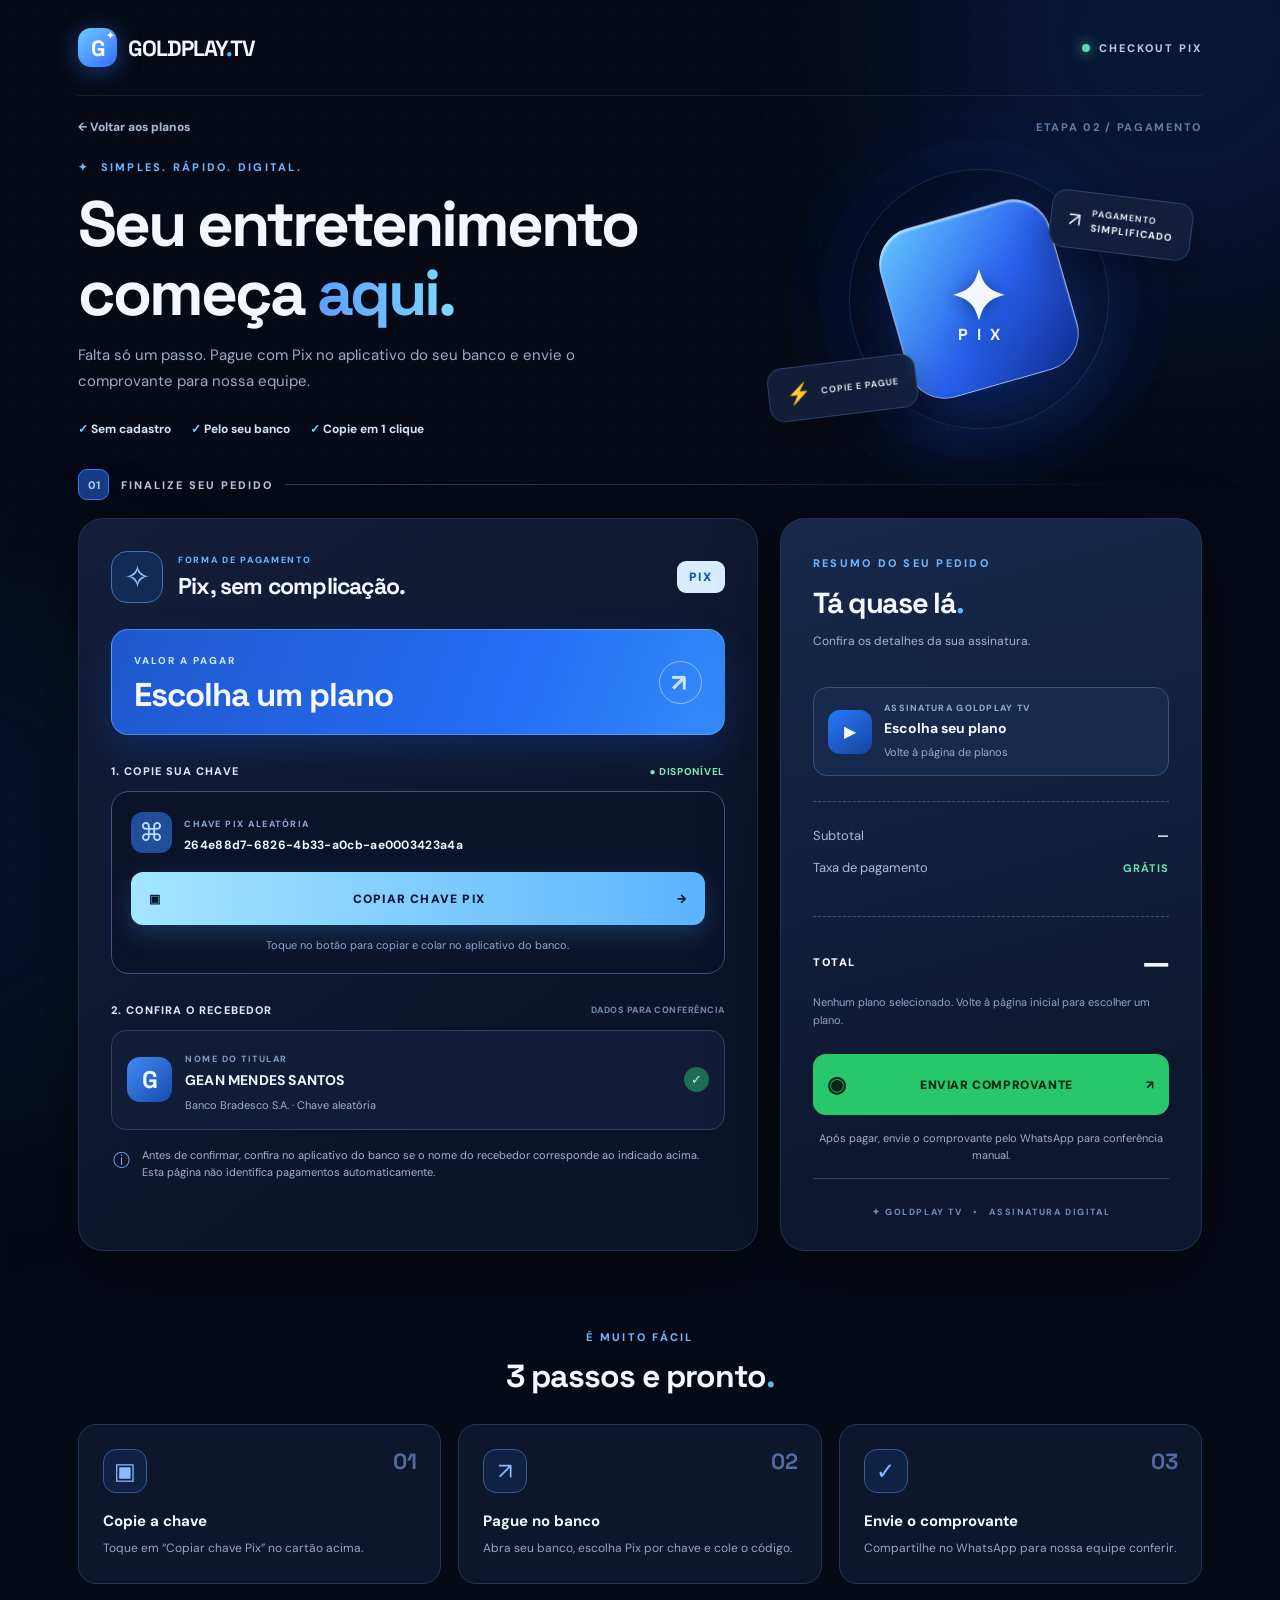
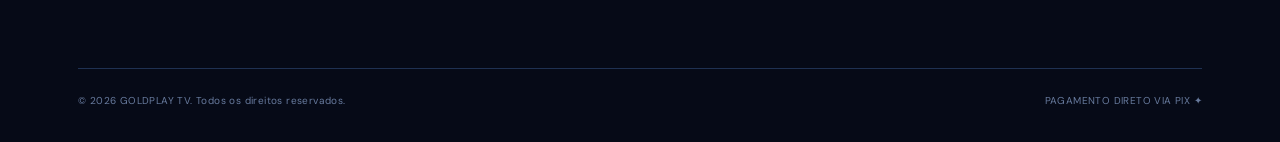
==== checkout.html @ 4920beff "Add files via upload" ====
<!doctype html>
<html lang="pt-BR">
<head>
<meta charset="utf-8"><meta name="viewport" content="width=device-width,initial-scale=1"><meta name="theme-color" content="#070c1c"><meta name="description" content="Pagamento Pix GOLDPLAY TV — rápido, direto e fácil de copiar."><title>Finalizar pagamento • GOLDPLAY TV</title>
<link rel="preconnect" href="https://fonts.googleapis.com"><link rel="preconnect" href="https://fonts.gstatic.com" crossorigin><link href="https://fonts.googleapis.com/css2?family=DM+Sans:wght@400;500;600;700;800&family=Space+Grotesk:wght@400;500;600;700&display=swap" rel="stylesheet"><link rel="stylesheet" href="checkout.css"><script src="checkout.js" defer></script>
</head>
<body>
<div class="noise" aria-hidden="true"></div><div class="glow glow-a" aria-hidden="true"></div><div class="glow glow-b" aria-hidden="true"></div>
<div class="site">
<header class="nav"><a class="logo" href="index.html" aria-label="Goldplay TV, voltar aos planos"><span class="logo-icon">G<span>✦</span></span><span>GOLDPLAY<span class="logo-dot">.</span>TV</span></a><span class="nav-right"><span class="live-dot"></span> CHECKOUT PIX</span></header>
<main>
<div class="breadcrumb"><a href="index.html">← Voltar aos planos</a><span>ETAPA 02 / PAGAMENTO</span></div>
<section class="intro"><div class="intro-text"><div class="micro"><span class="star">✦</span> SIMPLES. RÁPIDO. DIGITAL.</div><h1>Seu entretenimento<br>começa <span class="shine">aqui.</span></h1><p>Falta só um passo. Pague com Pix no aplicativo do seu banco e envie o comprovante para nossa equipe.</p><div class="intro-points"><span>✓ Sem cadastro</span><span>✓ Pelo seu banco</span><span>✓ Copie em 1 clique</span></div></div><div class="floating-art" aria-hidden="true"><div class="halo"></div><div class="orb"><div class="orb-inside">✦<span>PIX</span></div></div><div class="art-chip chip-top">↗ <span>PAGAMENTO<br><strong>SIMPLIFICADO</strong></span></div><div class="art-chip chip-bottom">⚡ <span>COPIE E PAGUE</span></div></div></section>
<div class="stage-label"><span>01</span> FINALIZE SEU PEDIDO <i></i></div>
<div class="columns"><section class="pay-card" aria-labelledby="title-payment"><div class="pay-header"><div class="pay-heading"><div class="pay-icon">✧</div><div><div class="overline">FORMA DE PAGAMENTO</div><h2 id="title-payment">Pix, sem complicação.</h2></div></div><span class="pix-tag">PIX</span></div>
<div id="configurationWarning" class="alert" hidden>Configure os dados Pix antes de publicar.</div>
<div class="amount-pill"><div><span>VALOR A PAGAR</span><strong id="heroPrice">Selecione um plano</strong></div><span class="amount-pill-icon">↗</span></div>
<div class="label-line"><span>1. COPIE SUA CHAVE</span><span class="tiny-check">● DISPONÍVEL</span></div>
<div class="pix-block"><div class="pix-block-top"><div class="key-icon">⌘</div><div><span>CHAVE PIX ALEATÓRIA</span><strong id="displayKey">264e88d7-6826-4b33-a0cb-ae0003423a4a</strong></div></div><input id="pixKey" type="text" readonly aria-label="Chave Pix" spellcheck="false"><button type="button" class="primary-button" id="copyButton"><span id="copyIcon">▣</span> <span id="copyLabel">COPIAR CHAVE PIX</span><span>→</span></button><p class="copy-note" id="feedback" role="status" aria-live="polite">Toque no botão para copiar e colar no aplicativo do banco.</p></div>
<div class="label-line"><span>2. CONFIRA O RECEBEDOR</span><span class="label-info">DADOS PARA CONFERÊNCIA</span></div>
<div class="receiver"><div class="receiver-avatar" id="avatar">G</div><div class="receiver-info"><small>NOME DO TITULAR</small><strong id="recipientName">GEAN MENDES SANTOS</strong><span id="recipientType">Banco Bradesco S.A. · Chave aleatória</span></div><div class="receiver-mark">✓</div></div>
<div class="note"><span>ⓘ</span><p>Antes de confirmar, confira no aplicativo do banco se o nome do recebedor corresponde ao indicado acima. Esta página não identifica pagamentos automaticamente.</p></div>
</section>
<aside class="summary-card"><div class="summary-top"><span class="micro">RESUMO DO SEU PEDIDO</span><h2>Tá quase lá<span class="logo-dot">.</span></h2><p>Confira os detalhes da sua assinatura.</p></div><div class="product-line"><div class="product-icon">▶</div><div><small>ASSINATURA GOLDPLAY TV</small><strong id="planName">Escolha seu plano</strong><span id="screenCount">Volte à página de planos</span></div></div><div class="separator"></div><div class="row-info"><span>Subtotal</span><strong id="orderValue">—</strong></div><div class="row-info"><span>Taxa de pagamento</span><strong class="free">GRÁTIS</strong></div><div class="separator"></div><div class="summary-total"><span>TOTAL</span><strong id="totalValue">—</strong></div><p id="orderHelp" class="order-help">Selecione um plano na página inicial para visualizar o valor.</p><a class="whatsapp-button" id="whatsappLink" target="_blank" rel="noopener noreferrer" href="#"><span class="wa-icon">◉</span><span>ENVIAR COMPROVANTE</span><span>↗</span></a><p class="proof-note">Após pagar, envie o comprovante pelo WhatsApp para conferência manual.</p><div class="summary-foot">✦ GOLDPLAY TV <span>•</span> ASSINATURA DIGITAL</div></aside></div>
<section class="howto"><div class="howto-heading"><span class="micro">É MUITO FÁCIL</span><h2>3 passos e pronto<span class="logo-dot">.</span></h2></div><div class="step-grid"><div class="step"><span class="step-num">01</span><div class="step-glyph">▣</div><h3>Copie a chave</h3><p>Toque em “Copiar chave Pix” no cartão acima.</p></div><div class="step"><span class="step-num">02</span><div class="step-glyph">↗</div><h3>Pague no banco</h3><p>Abra seu banco, escolha Pix por chave e cole o código.</p></div><div class="step"><span class="step-num">03</span><div class="step-glyph">✓</div><h3>Envie o comprovante</h3><p>Compartilhe no WhatsApp para nossa equipe conferir.</p></div></div></section>
</main><footer><span>© <span id="year"></span> GOLDPLAY TV. Todos os direitos reservados.</span><span>PAGAMENTO DIRETO VIA PIX ✦</span></footer>
</div><div class="toast" id="toast" role="status" aria-live="polite"></div>
</body></html>
---- checkout.css ----
:root{color-scheme:dark;--bg:#060a17;--line:#242e49;--muted:#9daac6;--blue:#347cff;--aqua:#72d7ff;--white:#f4f7ff}*{box-sizing:border-box}html{scroll-behavior:smooth}body{margin:0;background:var(--bg);color:var(--white);font-family:'DM Sans',Arial,sans-serif;min-height:100vh;overflow-x:hidden}button,input{font:inherit}button,a{-webkit-tap-highlight-color:transparent}a{text-decoration:none;color:inherit}.noise{position:fixed;inset:0;background-image:radial-gradient(#7da8ff13 1px,transparent 1px);background-size:26px 26px;pointer-events:none;opacity:.5;z-index:-1}.glow{position:fixed;border-radius:50%;filter:blur(95px);pointer-events:none;z-index:-1}.glow-a{width:540px;height:540px;background:#1550c02e;top:-235px;right:-170px}.glow-b{width:500px;height:500px;background:#145bad20;top:600px;left:-300px}.site{max-width:1180px;margin:auto;padding:0 28px}.nav{height:96px;display:flex;align-items:center;justify-content:space-between;border-bottom:1px solid #ffffff12}.logo{font-family:'Space Grotesk',sans-serif;font-weight:700;font-size:22px;display:flex;align-items:center;gap:11px;letter-spacing:-1px}.logo-icon{width:39px;height:39px;border-radius:13px;background:linear-gradient(140deg,#72caff,#336dff);display:grid;place-items:center;color:#fff;box-shadow:0 4px 23px #347cff70;position:relative}.logo-icon span{position:absolute;font-size:10px;right:4px;top:1px}.logo-dot{color:#59b9ff}.nav-right{color:#b9c8e6;font-size:11px;letter-spacing:2px;font-weight:800;display:flex;align-items:center;gap:9px}.live-dot{width:8px;height:8px;background:#54dbad;border-radius:50%;box-shadow:0 0 13px #54dbad;animation:pulse 2s infinite}.breadcrumb{display:flex;align-items:center;justify-content:space-between;padding-top:23px;color:#667a9f;font-size:11px;letter-spacing:1.7px;font-weight:800}.breadcrumb a{color:#a8b9d6;font-size:12px;letter-spacing:0;transition:color .2s}.breadcrumb a:hover{color:#fff}.intro{display:grid;grid-template-columns:1.2fr .8fr;align-items:center;min-height:327px;gap:10px;position:relative}.micro,.overline{color:#6db6ff;font-size:11px;font-weight:800;letter-spacing:2.25px}.star{margin-right:6px}.intro h1{font-family:'Space Grotesk',sans-serif;font-size:clamp(43px,5vw,66px);letter-spacing:-3px;line-height:1.08;margin:16px 0 14px;font-weight:700}.shine{background:linear-gradient(90deg,#5c9fff,#87e6ff,#5c9fff);background-size:250%;background-clip:text;color:transparent;animation:shimmer 7s linear infinite}.intro p{color:var(--muted);max-width:520px;line-height:1.7;font-size:15px}.intro-points{display:flex;flex-wrap:wrap;gap:20px;margin-top:27px;color:#d7e4fb;font-size:12px;font-weight:700}.intro-points span::first-letter{color:#72d7ff}.floating-art{height:285px;position:relative;display:flex;align-items:center;justify-content:center}.halo{position:absolute;width:260px;height:260px;border:1px solid #4b80dd3b;border-radius:50%;box-shadow:0 0 0 30px #1554ca09,0 0 0 60px #1554ca08;transform:rotate(-20deg)}.orb{width:176px;height:176px;border-radius:38px;transform:rotate(-16deg);background:linear-gradient(135deg,#66c8ff 0%,#2861ed 55%,#0f2a8d 100%);box-shadow:0 30px 80px #145dff55,inset 0 2px 2px #ffffff94;border:1px solid #ffffff70;display:grid;place-items:center;animation:float 6s ease-in-out infinite}.orb-inside{transform:rotate(16deg);font-family:'Space Grotesk';font-size:68px;font-weight:700;text-shadow:0 4px 18px #153b8e}.orb-inside span{display:block;text-align:center;font-size:16px;letter-spacing:9px;padding-left:9px;margin-top:-17px}.art-chip{position:absolute;padding:13px 17px;background:#131f3be8;border:1px solid #5476b766;backdrop-filter:blur(16px);border-radius:15px;font-size:20px;display:flex;gap:10px;align-items:center;box-shadow:0 16px 40px #0005}.art-chip span{font-size:9px;letter-spacing:1px;line-height:1.6;font-weight:600}.art-chip strong{font-size:10px}.chip-top{top:40px;right:10px;transform:rotate(7deg)}.chip-bottom{bottom:26px;left:12px;transform:rotate(-7deg)}.stage-label{display:flex;align-items:center;gap:12px;font-size:11px;letter-spacing:2px;font-weight:800;color:#bac8e0;margin:7px 0 18px}.stage-label span{display:grid;place-items:center;width:31px;height:31px;background:#193c87;border:1px solid #3279ff;border-radius:9px;color:#acd0ff;letter-spacing:0}.stage-label i{height:1px;flex:1;background:linear-gradient(90deg,#2e446c,transparent)}.columns{display:grid;grid-template-columns:minmax(0,1.45fr) minmax(300px,.9fr);gap:22px;align-items:stretch}.pay-card,.summary-card{border-radius:25px;border:1px solid #34426691;box-shadow:0 20px 70px #0006;overflow:hidden}.pay-card{background:linear-gradient(145deg,#131e39,#0c1429 70%);padding:32px}.pay-header,.pay-heading,.pix-block-top,.receiver,.product-line{display:flex;align-items:center}.pay-header{justify-content:space-between;gap:12px;margin-bottom:26px}.pay-heading{gap:15px}.pay-heading h2{font-family:'Space Grotesk';font-size:23px;letter-spacing:-.8px;margin:5px 0 0}.pay-icon{border:1px solid #3e6fc1;width:52px;height:52px;display:grid;place-items:center;border-radius:16px;background:#17458d55;color:#89cbff;font-size:32px}.overline{font-size:9px;letter-spacing:1.7px}.pix-tag{background:#d9edff;color:#1555b7;padding:8px 12px;font-size:12px;font-weight:900;letter-spacing:1.8px;border-radius:9px}.alert{padding:12px;background:#513412;color:#ffcb88;border:1px solid #a87329;margin-bottom:18px;border-radius:10px}.amount-pill{background:linear-gradient(110deg,#1f58cc,#256df5 65%,#348bf9);border:1px solid #82bdff77;border-radius:17px;padding:18px 22px;margin-bottom:29px;display:flex;align-items:center;justify-content:space-between;box-shadow:0 16px 35px #1255d63b}.amount-pill span{font-size:10px;letter-spacing:2px;font-weight:800;color:#cfe5ff}.amount-pill strong{display:block;font-family:'Space Grotesk';font-size:33px;letter-spacing:-1px;margin-top:5px}.amount-pill-icon{width:43px;height:43px;border-radius:50%;border:1px solid #ffffff77;display:grid;place-items:center;font-size:24px!important}.label-line{display:flex;justify-content:space-between;align-items:center;margin:0 0 13px;gap:8px;color:#dce7ff;font-size:11px;font-weight:800;letter-spacing:1.1px}.tiny-check{color:#7ee6b6;font-size:10px;letter-spacing:.7px}.label-info{color:#7487a9;font-size:9px;letter-spacing:.5px}.pix-block{background:#0b1329;border:1px solid #3c5580;border-radius:18px;padding:19px;margin-bottom:29px}.pix-block-top{gap:12px;min-width:0}.key-icon{flex-shrink:0;display:grid;place-items:center;background:#224e99;border-radius:12px;width:41px;height:41px;color:#b7dfff;font-size:25px}.pix-block-top>div:last-child{min-width:0}.pix-block-top span{font-size:9px;font-weight:800;color:#8fa6cf;letter-spacing:1.5px}.pix-block-top strong{display:block;font-size:12px;margin-top:5px;overflow-wrap:anywhere;font-weight:700;color:#f3f7ff;letter-spacing:.3px}#pixKey{position:absolute;left:-9999px;width:1px;height:1px}.primary-button{width:100%;display:flex;align-items:center;justify-content:space-between;gap:8px;margin-top:19px;border:0;border-radius:12px;color:#071633;background:linear-gradient(90deg,#a4e6ff,#5cb4ff);font-weight:900;font-size:12px;letter-spacing:1.2px;cursor:pointer;min-height:53px;padding:0 18px;box-shadow:0 9px 24px #49a6ff3b;transition:transform .2s,filter .2s}.primary-button:hover{transform:translateY(-2px);filter:brightness(1.06)}.primary-button:disabled{opacity:.55;cursor:not-allowed}.copy-note{font-size:11px;color:#92a6c8;text-align:center;margin:12px 0 0;line-height:1.5}.copy-note.success{color:#79e3bb}.copy-note.error{color:#ff9e9e}.receiver{gap:13px;border:1px solid #314161;background:#111d36;padding:15px;border-radius:15px}.receiver-avatar{height:45px;width:45px;flex-shrink:0;border-radius:13px;background:linear-gradient(135deg,#408cf4,#174aaf);display:grid;place-items:center;font-family:'Space Grotesk';font-weight:800;font-size:24px}.receiver-info{flex:1;min-width:0}.receiver-info small{color:#829ac0;font-size:9px;letter-spacing:1.5px;font-weight:800}.receiver-info strong{display:block;margin:4px 0;font-size:14px;letter-spacing:.2px}.receiver-info>span{font-size:11px;color:#9dafcf}.receiver-mark{display:grid;place-items:center;background:#1f6d58;color:#b4ffdf;width:25px;height:25px;border-radius:50%;font-size:13px;flex-shrink:0}.note{display:flex;gap:12px;color:#a3b2ce;font-size:11px;line-height:1.6;padding:17px 2px 0}.note>span{font-size:17px;color:#76aaf6}.note p{margin:0}.summary-card{background:linear-gradient(165deg,#17284c,#0d182e 80%);padding:32px;display:flex;flex-direction:column}.summary-top h2{font-family:'Space Grotesk';font-size:29px;letter-spacing:-1.3px;margin:12px 0 4px}.summary-top p{font-size:12px;color:#a7b5d0}.product-line{gap:12px;margin-top:26px;background:#172a4e;border:1px solid #375281;border-radius:14px;padding:14px}.product-icon{display:grid;place-items:center;background:linear-gradient(145deg,#2878ff,#16449d);width:44px;height:44px;flex-shrink:0;border-radius:12px}.product-line small{display:block;font-size:9px;font-weight:800;letter-spacing:1.3px;color:#93a9cc}.product-line strong{display:block;margin:5px 0 3px;font-size:14px}.product-line span{color:#99acce;font-size:11px}.separator{border-top:1px dashed #43608a;opacity:.8;margin:25px 0}.row-info,.summary-total{display:flex;align-items:center;justify-content:space-between;gap:10px}.row-info{font-size:13px;color:#aabbda;margin:0 0 15px}.row-info strong{color:#e7f0ff}.row-info .free{color:#69e4b2;font-size:11px;letter-spacing:1px}.summary-total>span{font-size:11px;letter-spacing:1.6px;font-weight:900}.summary-total strong{font-family:'Space Grotesk';font-size:32px;letter-spacing:-1px}.order-help{font-size:11px;line-height:1.6;color:#90a4c8;margin:12px 0 25px}.whatsapp-button{display:flex;justify-content:space-between;gap:10px;align-items:center;text-align:center;background:#26c86b;padding:16px 14px;border-radius:13px;color:#072715;font-weight:900;font-size:12px;letter-spacing:.6px;transition:filter .2s,transform .2s}.whatsapp-button:hover{filter:brightness(1.1);transform:translateY(-2px)}.wa-icon{font-size:22px}.proof-note{font-size:11px;text-align:center;color:#9daecb;line-height:1.5;margin:15px 0}.summary-foot{border-top:1px solid #334568;margin-top:auto;padding-top:27px;color:#718ab2;font-size:9px;letter-spacing:1.6px;font-weight:800;text-align:center}.summary-foot span{margin:0 7px}.howto{padding:74px 0 84px}.howto-heading{text-align:center}.howto h2{font-family:'Space Grotesk';font-size:32px;margin:10px 0 28px;letter-spacing:-1px}.step-grid{display:grid;grid-template-columns:repeat(3,1fr);gap:17px}.step{border:1px solid #24365a;background:#0d162a;border-radius:18px;padding:24px;position:relative}.step-num{position:absolute;top:22px;right:23px;color:#506b9d;font-family:'Space Grotesk';font-size:22px;font-weight:700}.step-glyph{height:44px;width:44px;border:1px solid #375a91;border-radius:13px;color:#8cb9ff;background:#14336a69;display:grid;place-items:center;font-size:23px}.step h3{font-size:15px;margin:18px 0 7px}.step p{font-size:12px;color:#96a6c4;line-height:1.7;margin:0}footer{display:flex;justify-content:space-between;gap:12px;border-top:1px solid #1f3152;padding:25px 0 35px;color:#687b9e;font-size:10px;letter-spacing:.4px}.toast{position:fixed;bottom:25px;left:50%;transform:translate(-50%,110px);background:#c7ffdf;color:#113b25;padding:14px 22px;border-radius:12px;font-size:13px;font-weight:800;box-shadow:0 15px 55px #0009;opacity:0;pointer-events:none;transition:.3s;z-index:5;width:max-content;max-width:90vw;text-align:center}.toast.open{transform:translate(-50%,0);opacity:1}@keyframes pulse{50%{box-shadow:0 0 0 6px #54dbad16}}@keyframes float{50%{transform:translateY(-13px) rotate(-12deg)}}@keyframes shimmer{to{background-position:250%}}@media(max-width:900px){.intro{grid-template-columns:1fr .6fr}.floating-art{transform:scale(.8)}.columns{grid-template-columns:1fr 330px}.pay-card,.summary-card{padding:23px}}@media(max-width:720px){.site{padding:0 17px}.nav{height:76px}.logo{font-size:18px}.nav-right{font-size:9px;letter-spacing:1px}.intro{display:block;min-height:0;padding:48px 0 31px}.intro h1{font-size:clamp(39px,9vw,58px);letter-spacing:-2px}.intro p{font-size:14px}.intro-points{gap:10px 16px}.floating-art{display:none}.columns{grid-template-columns:1fr}.summary-card{grid-row:1}.summary-card,.pay-card{padding:22px;border-radius:19px}.summary-top h2{font-size:25px}.summary-top p{margin-bottom:0}.product-line{margin-top:18px}.separator{margin:19px 0}.summary-foot{display:none}.order-help{margin-bottom:18px}.pay-heading h2{font-size:20px}.pay-icon{height:44px;width:44px}.pay-header{margin-bottom:20px}.amount-pill{padding:15px}.amount-pill strong{font-size:28px}.pix-block{padding:15px}.step-grid{grid-template-columns:1fr}.howto{padding:52px 0}.step{padding:19px}.howto h2{font-size:27px}footer{flex-direction:column;text-align:center}.label-info{display:none}}@media(prefers-reduced-motion:reduce){*,*:before,*:after{animation-duration:.01ms!important;transition-duration:.01ms!important}}
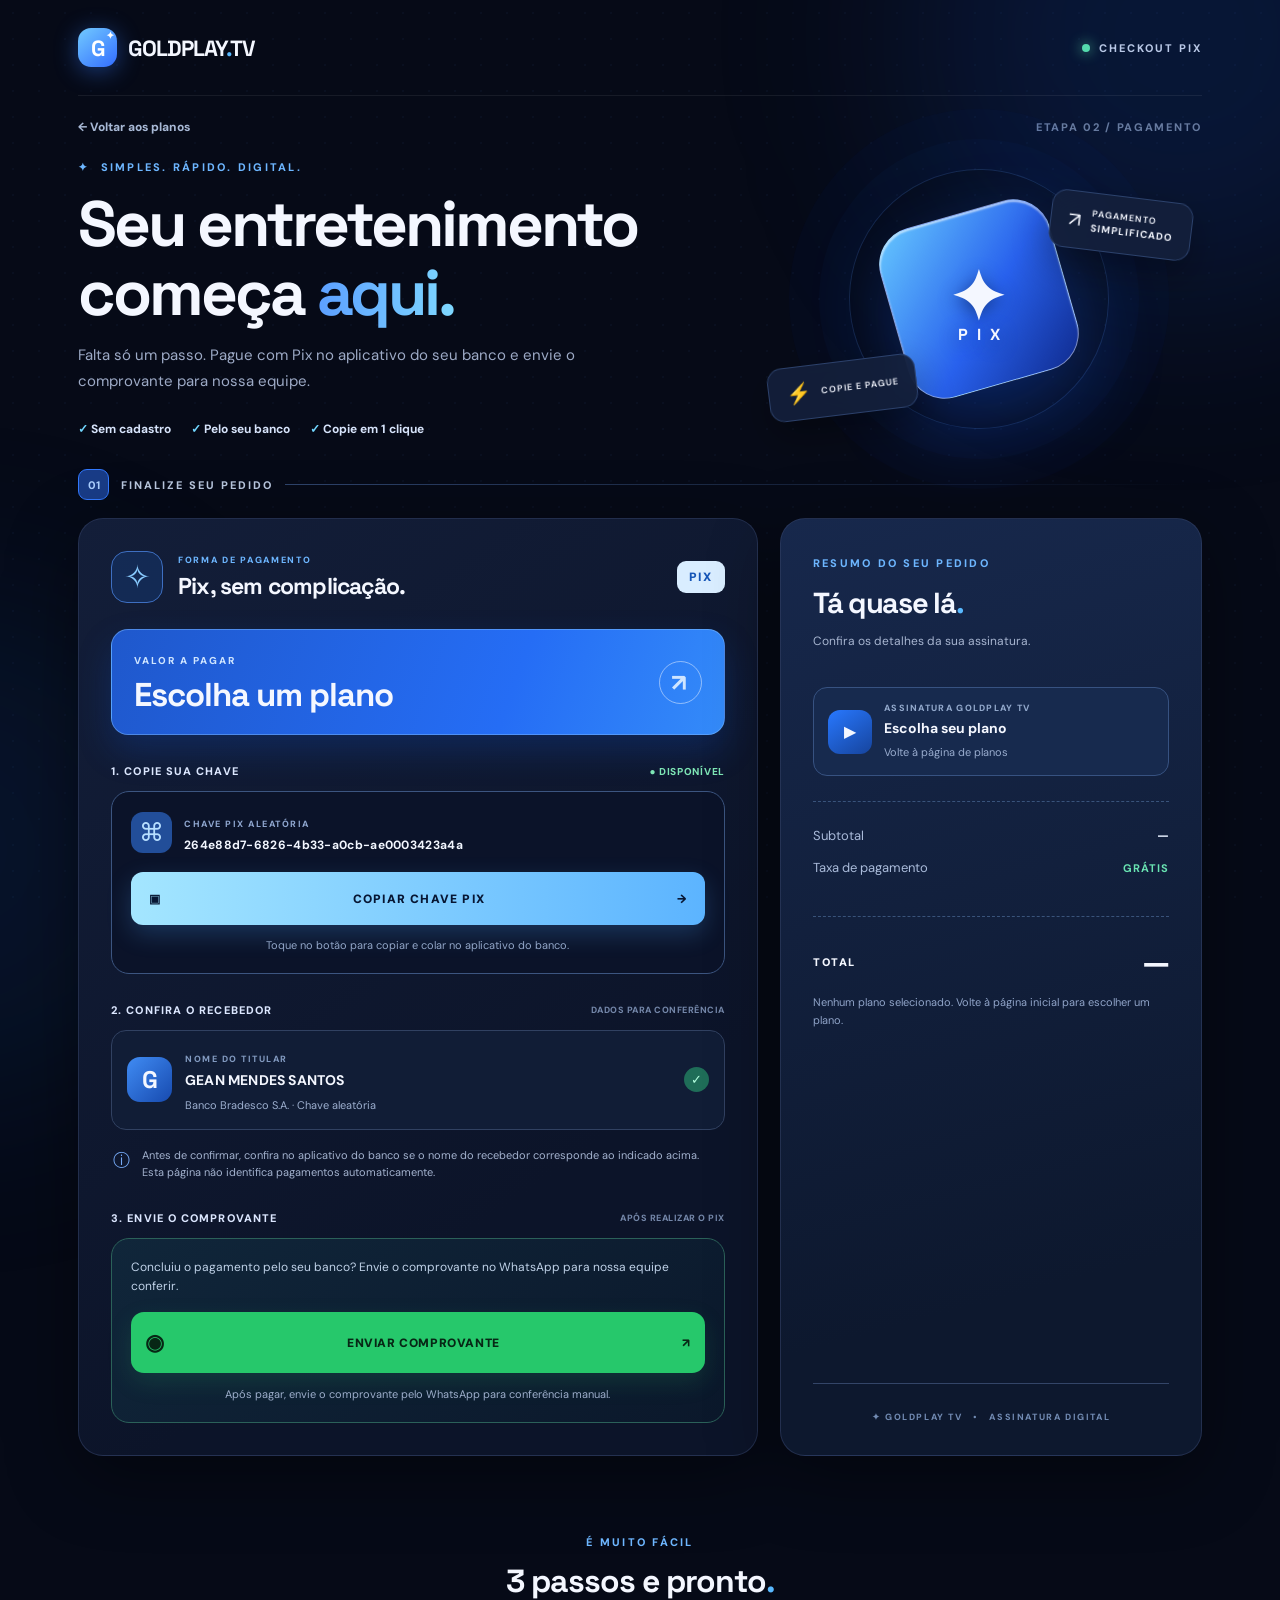
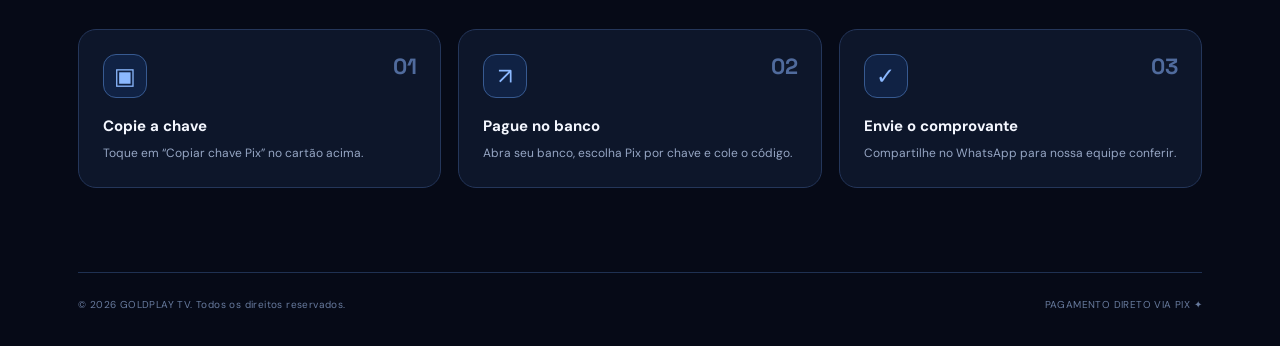
==== commit 5c00ccfa: "Add files via upload" ====
--- a/checkout.html
+++ b/checkout.html
@@ -20,8 +20,10 @@
 <div class="label-line"><span>2. CONFIRA O RECEBEDOR</span><span class="label-info">DADOS PARA CONFERÊNCIA</span></div>
 <div class="receiver"><div class="receiver-avatar" id="avatar">G</div><div class="receiver-info"><small>NOME DO TITULAR</small><strong id="recipientName">GEAN MENDES SANTOS</strong><span id="recipientType">Banco Bradesco S.A. · Chave aleatória</span></div><div class="receiver-mark">✓</div></div>
 <div class="note"><span>ⓘ</span><p>Antes de confirmar, confira no aplicativo do banco se o nome do recebedor corresponde ao indicado acima. Esta página não identifica pagamentos automaticamente.</p></div>
+<div class="label-line proof-label"><span>3. ENVIE O COMPROVANTE</span><span class="label-info">APÓS REALIZAR O PIX</span></div>
+<div class="proof-block"><p class="proof-instruction">Concluiu o pagamento pelo seu banco? Envie o comprovante no WhatsApp para nossa equipe conferir.</p><a class="whatsapp-button" id="whatsappLink" target="_blank" rel="noopener noreferrer" href="#"><span class="wa-icon">◉</span><span>ENVIAR COMPROVANTE</span><span>↗</span></a><p class="proof-note">Após pagar, envie o comprovante pelo WhatsApp para conferência manual.</p></div>
 </section>
-<aside class="summary-card"><div class="summary-top"><span class="micro">RESUMO DO SEU PEDIDO</span><h2>Tá quase lá<span class="logo-dot">.</span></h2><p>Confira os detalhes da sua assinatura.</p></div><div class="product-line"><div class="product-icon">▶</div><div><small>ASSINATURA GOLDPLAY TV</small><strong id="planName">Escolha seu plano</strong><span id="screenCount">Volte à página de planos</span></div></div><div class="separator"></div><div class="row-info"><span>Subtotal</span><strong id="orderValue">—</strong></div><div class="row-info"><span>Taxa de pagamento</span><strong class="free">GRÁTIS</strong></div><div class="separator"></div><div class="summary-total"><span>TOTAL</span><strong id="totalValue">—</strong></div><p id="orderHelp" class="order-help">Selecione um plano na página inicial para visualizar o valor.</p><a class="whatsapp-button" id="whatsappLink" target="_blank" rel="noopener noreferrer" href="#"><span class="wa-icon">◉</span><span>ENVIAR COMPROVANTE</span><span>↗</span></a><p class="proof-note">Após pagar, envie o comprovante pelo WhatsApp para conferência manual.</p><div class="summary-foot">✦ GOLDPLAY TV <span>•</span> ASSINATURA DIGITAL</div></aside></div>
+<aside class="summary-card"><div class="summary-top"><span class="micro">RESUMO DO SEU PEDIDO</span><h2>Tá quase lá<span class="logo-dot">.</span></h2><p>Confira os detalhes da sua assinatura.</p></div><div class="product-line"><div class="product-icon">▶</div><div><small>ASSINATURA GOLDPLAY TV</small><strong id="planName">Escolha seu plano</strong><span id="screenCount">Volte à página de planos</span></div></div><div class="separator"></div><div class="row-info"><span>Subtotal</span><strong id="orderValue">—</strong></div><div class="row-info"><span>Taxa de pagamento</span><strong class="free">GRÁTIS</strong></div><div class="separator"></div><div class="summary-total"><span>TOTAL</span><strong id="totalValue">—</strong></div><p id="orderHelp" class="order-help">Selecione um plano na página inicial para visualizar o valor.</p><div class="summary-foot">✦ GOLDPLAY TV <span>•</span> ASSINATURA DIGITAL</div></aside></div>
 <section class="howto"><div class="howto-heading"><span class="micro">É MUITO FÁCIL</span><h2>3 passos e pronto<span class="logo-dot">.</span></h2></div><div class="step-grid"><div class="step"><span class="step-num">01</span><div class="step-glyph">▣</div><h3>Copie a chave</h3><p>Toque em “Copiar chave Pix” no cartão acima.</p></div><div class="step"><span class="step-num">02</span><div class="step-glyph">↗</div><h3>Pague no banco</h3><p>Abra seu banco, escolha Pix por chave e cole o código.</p></div><div class="step"><span class="step-num">03</span><div class="step-glyph">✓</div><h3>Envie o comprovante</h3><p>Compartilhe no WhatsApp para nossa equipe conferir.</p></div></div></section>
 </main><footer><span>© <span id="year"></span> GOLDPLAY TV. Todos os direitos reservados.</span><span>PAGAMENTO DIRETO VIA PIX ✦</span></footer>
 </div><div class="toast" id="toast" role="status" aria-live="polite"></div>
--- a/checkout.css
+++ b/checkout.css
@@ -1 +1,9 @@
 :root{color-scheme:dark;--bg:#060a17;--line:#242e49;--muted:#9daac6;--blue:#347cff;--aqua:#72d7ff;--white:#f4f7ff}*{box-sizing:border-box}html{scroll-behavior:smooth}body{margin:0;background:var(--bg);color:var(--white);font-family:'DM Sans',Arial,sans-serif;min-height:100vh;overflow-x:hidden}button,input{font:inherit}button,a{-webkit-tap-highlight-color:transparent}a{text-decoration:none;color:inherit}.noise{position:fixed;inset:0;background-image:radial-gradient(#7da8ff13 1px,transparent 1px);background-size:26px 26px;pointer-events:none;opacity:.5;z-index:-1}.glow{position:fixed;border-radius:50%;filter:blur(95px);pointer-events:none;z-index:-1}.glow-a{width:540px;height:540px;background:#1550c02e;top:-235px;right:-170px}.glow-b{width:500px;height:500px;background:#145bad20;top:600px;left:-300px}.site{max-width:1180px;margin:auto;padding:0 28px}.nav{height:96px;display:flex;align-items:center;justify-content:space-between;border-bottom:1px solid #ffffff12}.logo{font-family:'Space Grotesk',sans-serif;font-weight:700;font-size:22px;display:flex;align-items:center;gap:11px;letter-spacing:-1px}.logo-icon{width:39px;height:39px;border-radius:13px;background:linear-gradient(140deg,#72caff,#336dff);display:grid;place-items:center;color:#fff;box-shadow:0 4px 23px #347cff70;position:relative}.logo-icon span{position:absolute;font-size:10px;right:4px;top:1px}.logo-dot{color:#59b9ff}.nav-right{color:#b9c8e6;font-size:11px;letter-spacing:2px;font-weight:800;display:flex;align-items:center;gap:9px}.live-dot{width:8px;height:8px;background:#54dbad;border-radius:50%;box-shadow:0 0 13px #54dbad;animation:pulse 2s infinite}.breadcrumb{display:flex;align-items:center;justify-content:space-between;padding-top:23px;color:#667a9f;font-size:11px;letter-spacing:1.7px;font-weight:800}.breadcrumb a{color:#a8b9d6;font-size:12px;letter-spacing:0;transition:color .2s}.breadcrumb a:hover{color:#fff}.intro{display:grid;grid-template-columns:1.2fr .8fr;align-items:center;min-height:327px;gap:10px;position:relative}.micro,.overline{color:#6db6ff;font-size:11px;font-weight:800;letter-spacing:2.25px}.star{margin-right:6px}.intro h1{font-family:'Space Grotesk',sans-serif;font-size:clamp(43px,5vw,66px);letter-spacing:-3px;line-height:1.08;margin:16px 0 14px;font-weight:700}.shine{background:linear-gradient(90deg,#5c9fff,#87e6ff,#5c9fff);background-size:250%;background-clip:text;color:transparent;animation:shimmer 7s linear infinite}.intro p{color:var(--muted);max-width:520px;line-height:1.7;font-size:15px}.intro-points{display:flex;flex-wrap:wrap;gap:20px;margin-top:27px;color:#d7e4fb;font-size:12px;font-weight:700}.intro-points span::first-letter{color:#72d7ff}.floating-art{height:285px;position:relative;display:flex;align-items:center;justify-content:center}.halo{position:absolute;width:260px;height:260px;border:1px solid #4b80dd3b;border-radius:50%;box-shadow:0 0 0 30px #1554ca09,0 0 0 60px #1554ca08;transform:rotate(-20deg)}.orb{width:176px;height:176px;border-radius:38px;transform:rotate(-16deg);background:linear-gradient(135deg,#66c8ff 0%,#2861ed 55%,#0f2a8d 100%);box-shadow:0 30px 80px #145dff55,inset 0 2px 2px #ffffff94;border:1px solid #ffffff70;display:grid;place-items:center;animation:float 6s ease-in-out infinite}.orb-inside{transform:rotate(16deg);font-family:'Space Grotesk';font-size:68px;font-weight:700;text-shadow:0 4px 18px #153b8e}.orb-inside span{display:block;text-align:center;font-size:16px;letter-spacing:9px;padding-left:9px;margin-top:-17px}.art-chip{position:absolute;padding:13px 17px;background:#131f3be8;border:1px solid #5476b766;backdrop-filter:blur(16px);border-radius:15px;font-size:20px;display:flex;gap:10px;align-items:center;box-shadow:0 16px 40px #0005}.art-chip span{font-size:9px;letter-spacing:1px;line-height:1.6;font-weight:600}.art-chip strong{font-size:10px}.chip-top{top:40px;right:10px;transform:rotate(7deg)}.chip-bottom{bottom:26px;left:12px;transform:rotate(-7deg)}.stage-label{display:flex;align-items:center;gap:12px;font-size:11px;letter-spacing:2px;font-weight:800;color:#bac8e0;margin:7px 0 18px}.stage-label span{display:grid;place-items:center;width:31px;height:31px;background:#193c87;border:1px solid #3279ff;border-radius:9px;color:#acd0ff;letter-spacing:0}.stage-label i{height:1px;flex:1;background:linear-gradient(90deg,#2e446c,transparent)}.columns{display:grid;grid-template-columns:minmax(0,1.45fr) minmax(300px,.9fr);gap:22px;align-items:stretch}.pay-card,.summary-card{border-radius:25px;border:1px solid #34426691;box-shadow:0 20px 70px #0006;overflow:hidden}.pay-card{background:linear-gradient(145deg,#131e39,#0c1429 70%);padding:32px}.pay-header,.pay-heading,.pix-block-top,.receiver,.product-line{display:flex;align-items:center}.pay-header{justify-content:space-between;gap:12px;margin-bottom:26px}.pay-heading{gap:15px}.pay-heading h2{font-family:'Space Grotesk';font-size:23px;letter-spacing:-.8px;margin:5px 0 0}.pay-icon{border:1px solid #3e6fc1;width:52px;height:52px;display:grid;place-items:center;border-radius:16px;background:#17458d55;color:#89cbff;font-size:32px}.overline{font-size:9px;letter-spacing:1.7px}.pix-tag{background:#d9edff;color:#1555b7;padding:8px 12px;font-size:12px;font-weight:900;letter-spacing:1.8px;border-radius:9px}.alert{padding:12px;background:#513412;color:#ffcb88;border:1px solid #a87329;margin-bottom:18px;border-radius:10px}.amount-pill{background:linear-gradient(110deg,#1f58cc,#256df5 65%,#348bf9);border:1px solid #82bdff77;border-radius:17px;padding:18px 22px;margin-bottom:29px;display:flex;align-items:center;justify-content:space-between;box-shadow:0 16px 35px #1255d63b}.amount-pill span{font-size:10px;letter-spacing:2px;font-weight:800;color:#cfe5ff}.amount-pill strong{display:block;font-family:'Space Grotesk';font-size:33px;letter-spacing:-1px;margin-top:5px}.amount-pill-icon{width:43px;height:43px;border-radius:50%;border:1px solid #ffffff77;display:grid;place-items:center;font-size:24px!important}.label-line{display:flex;justify-content:space-between;align-items:center;margin:0 0 13px;gap:8px;color:#dce7ff;font-size:11px;font-weight:800;letter-spacing:1.1px}.tiny-check{color:#7ee6b6;font-size:10px;letter-spacing:.7px}.label-info{color:#7487a9;font-size:9px;letter-spacing:.5px}.pix-block{background:#0b1329;border:1px solid #3c5580;border-radius:18px;padding:19px;margin-bottom:29px}.pix-block-top{gap:12px;min-width:0}.key-icon{flex-shrink:0;display:grid;place-items:center;background:#224e99;border-radius:12px;width:41px;height:41px;color:#b7dfff;font-size:25px}.pix-block-top>div:last-child{min-width:0}.pix-block-top span{font-size:9px;font-weight:800;color:#8fa6cf;letter-spacing:1.5px}.pix-block-top strong{display:block;font-size:12px;margin-top:5px;overflow-wrap:anywhere;font-weight:700;color:#f3f7ff;letter-spacing:.3px}#pixKey{position:absolute;left:-9999px;width:1px;height:1px}.primary-button{width:100%;display:flex;align-items:center;justify-content:space-between;gap:8px;margin-top:19px;border:0;border-radius:12px;color:#071633;background:linear-gradient(90deg,#a4e6ff,#5cb4ff);font-weight:900;font-size:12px;letter-spacing:1.2px;cursor:pointer;min-height:53px;padding:0 18px;box-shadow:0 9px 24px #49a6ff3b;transition:transform .2s,filter .2s}.primary-button:hover{transform:translateY(-2px);filter:brightness(1.06)}.primary-button:disabled{opacity:.55;cursor:not-allowed}.copy-note{font-size:11px;color:#92a6c8;text-align:center;margin:12px 0 0;line-height:1.5}.copy-note.success{color:#79e3bb}.copy-note.error{color:#ff9e9e}.receiver{gap:13px;border:1px solid #314161;background:#111d36;padding:15px;border-radius:15px}.receiver-avatar{height:45px;width:45px;flex-shrink:0;border-radius:13px;background:linear-gradient(135deg,#408cf4,#174aaf);display:grid;place-items:center;font-family:'Space Grotesk';font-weight:800;font-size:24px}.receiver-info{flex:1;min-width:0}.receiver-info small{color:#829ac0;font-size:9px;letter-spacing:1.5px;font-weight:800}.receiver-info strong{display:block;margin:4px 0;font-size:14px;letter-spacing:.2px}.receiver-info>span{font-size:11px;color:#9dafcf}.receiver-mark{display:grid;place-items:center;background:#1f6d58;color:#b4ffdf;width:25px;height:25px;border-radius:50%;font-size:13px;flex-shrink:0}.note{display:flex;gap:12px;color:#a3b2ce;font-size:11px;line-height:1.6;padding:17px 2px 0}.note>span{font-size:17px;color:#76aaf6}.note p{margin:0}.summary-card{background:linear-gradient(165deg,#17284c,#0d182e 80%);padding:32px;display:flex;flex-direction:column}.summary-top h2{font-family:'Space Grotesk';font-size:29px;letter-spacing:-1.3px;margin:12px 0 4px}.summary-top p{font-size:12px;color:#a7b5d0}.product-line{gap:12px;margin-top:26px;background:#172a4e;border:1px solid #375281;border-radius:14px;padding:14px}.product-icon{display:grid;place-items:center;background:linear-gradient(145deg,#2878ff,#16449d);width:44px;height:44px;flex-shrink:0;border-radius:12px}.product-line small{display:block;font-size:9px;font-weight:800;letter-spacing:1.3px;color:#93a9cc}.product-line strong{display:block;margin:5px 0 3px;font-size:14px}.product-line span{color:#99acce;font-size:11px}.separator{border-top:1px dashed #43608a;opacity:.8;margin:25px 0}.row-info,.summary-total{display:flex;align-items:center;justify-content:space-between;gap:10px}.row-info{font-size:13px;color:#aabbda;margin:0 0 15px}.row-info strong{color:#e7f0ff}.row-info .free{color:#69e4b2;font-size:11px;letter-spacing:1px}.summary-total>span{font-size:11px;letter-spacing:1.6px;font-weight:900}.summary-total strong{font-family:'Space Grotesk';font-size:32px;letter-spacing:-1px}.order-help{font-size:11px;line-height:1.6;color:#90a4c8;margin:12px 0 25px}.whatsapp-button{display:flex;justify-content:space-between;gap:10px;align-items:center;text-align:center;background:#26c86b;padding:16px 14px;border-radius:13px;color:#072715;font-weight:900;font-size:12px;letter-spacing:.6px;transition:filter .2s,transform .2s}.whatsapp-button:hover{filter:brightness(1.1);transform:translateY(-2px)}.wa-icon{font-size:22px}.proof-note{font-size:11px;text-align:center;color:#9daecb;line-height:1.5;margin:15px 0}.summary-foot{border-top:1px solid #334568;margin-top:auto;padding-top:27px;color:#718ab2;font-size:9px;letter-spacing:1.6px;font-weight:800;text-align:center}.summary-foot span{margin:0 7px}.howto{padding:74px 0 84px}.howto-heading{text-align:center}.howto h2{font-family:'Space Grotesk';font-size:32px;margin:10px 0 28px;letter-spacing:-1px}.step-grid{display:grid;grid-template-columns:repeat(3,1fr);gap:17px}.step{border:1px solid #24365a;background:#0d162a;border-radius:18px;padding:24px;position:relative}.step-num{position:absolute;top:22px;right:23px;color:#506b9d;font-family:'Space Grotesk';font-size:22px;font-weight:700}.step-glyph{height:44px;width:44px;border:1px solid #375a91;border-radius:13px;color:#8cb9ff;background:#14336a69;display:grid;place-items:center;font-size:23px}.step h3{font-size:15px;margin:18px 0 7px}.step p{font-size:12px;color:#96a6c4;line-height:1.7;margin:0}footer{display:flex;justify-content:space-between;gap:12px;border-top:1px solid #1f3152;padding:25px 0 35px;color:#687b9e;font-size:10px;letter-spacing:.4px}.toast{position:fixed;bottom:25px;left:50%;transform:translate(-50%,110px);background:#c7ffdf;color:#113b25;padding:14px 22px;border-radius:12px;font-size:13px;font-weight:800;box-shadow:0 15px 55px #0009;opacity:0;pointer-events:none;transition:.3s;z-index:5;width:max-content;max-width:90vw;text-align:center}.toast.open{transform:translate(-50%,0);opacity:1}@keyframes pulse{50%{box-shadow:0 0 0 6px #54dbad16}}@keyframes float{50%{transform:translateY(-13px) rotate(-12deg)}}@keyframes shimmer{to{background-position:250%}}@media(max-width:900px){.intro{grid-template-columns:1fr .6fr}.floating-art{transform:scale(.8)}.columns{grid-template-columns:1fr 330px}.pay-card,.summary-card{padding:23px}}@media(max-width:720px){.site{padding:0 17px}.nav{height:76px}.logo{font-size:18px}.nav-right{font-size:9px;letter-spacing:1px}.intro{display:block;min-height:0;padding:48px 0 31px}.intro h1{font-size:clamp(39px,9vw,58px);letter-spacing:-2px}.intro p{font-size:14px}.intro-points{gap:10px 16px}.floating-art{display:none}.columns{grid-template-columns:1fr}.summary-card{grid-row:1}.summary-card,.pay-card{padding:22px;border-radius:19px}.summary-top h2{font-size:25px}.summary-top p{margin-bottom:0}.product-line{margin-top:18px}.separator{margin:19px 0}.summary-foot{display:none}.order-help{margin-bottom:18px}.pay-heading h2{font-size:20px}.pay-icon{height:44px;width:44px}.pay-header{margin-bottom:20px}.amount-pill{padding:15px}.amount-pill strong{font-size:28px}.pix-block{padding:15px}.step-grid{grid-template-columns:1fr}.howto{padding:52px 0}.step{padding:19px}.howto h2{font-size:27px}footer{flex-direction:column;text-align:center}.label-info{display:none}}@media(prefers-reduced-motion:reduce){*,*:before,*:after{animation-duration:.01ms!important;transition-duration:.01ms!important}}
+
+/* Ordem de pagamento: copiar chave, conferir recebedor, enviar comprovante */
+.proof-label{margin-top:29px}
+.proof-block{background:linear-gradient(145deg,#10263a,#0b182b);border:1px solid #2b6159;border-radius:18px;padding:19px}
+.proof-instruction{color:#c0d2e8;font-size:12px;line-height:1.65;margin:0 0 15px}
+.proof-block .whatsapp-button{box-shadow:0 9px 25px #26c86b26;min-height:55px}
+.proof-block .proof-note{margin:13px 0 0}
+@media(max-width:720px){.summary-card{grid-row:auto}.proof-block{padding:16px}}
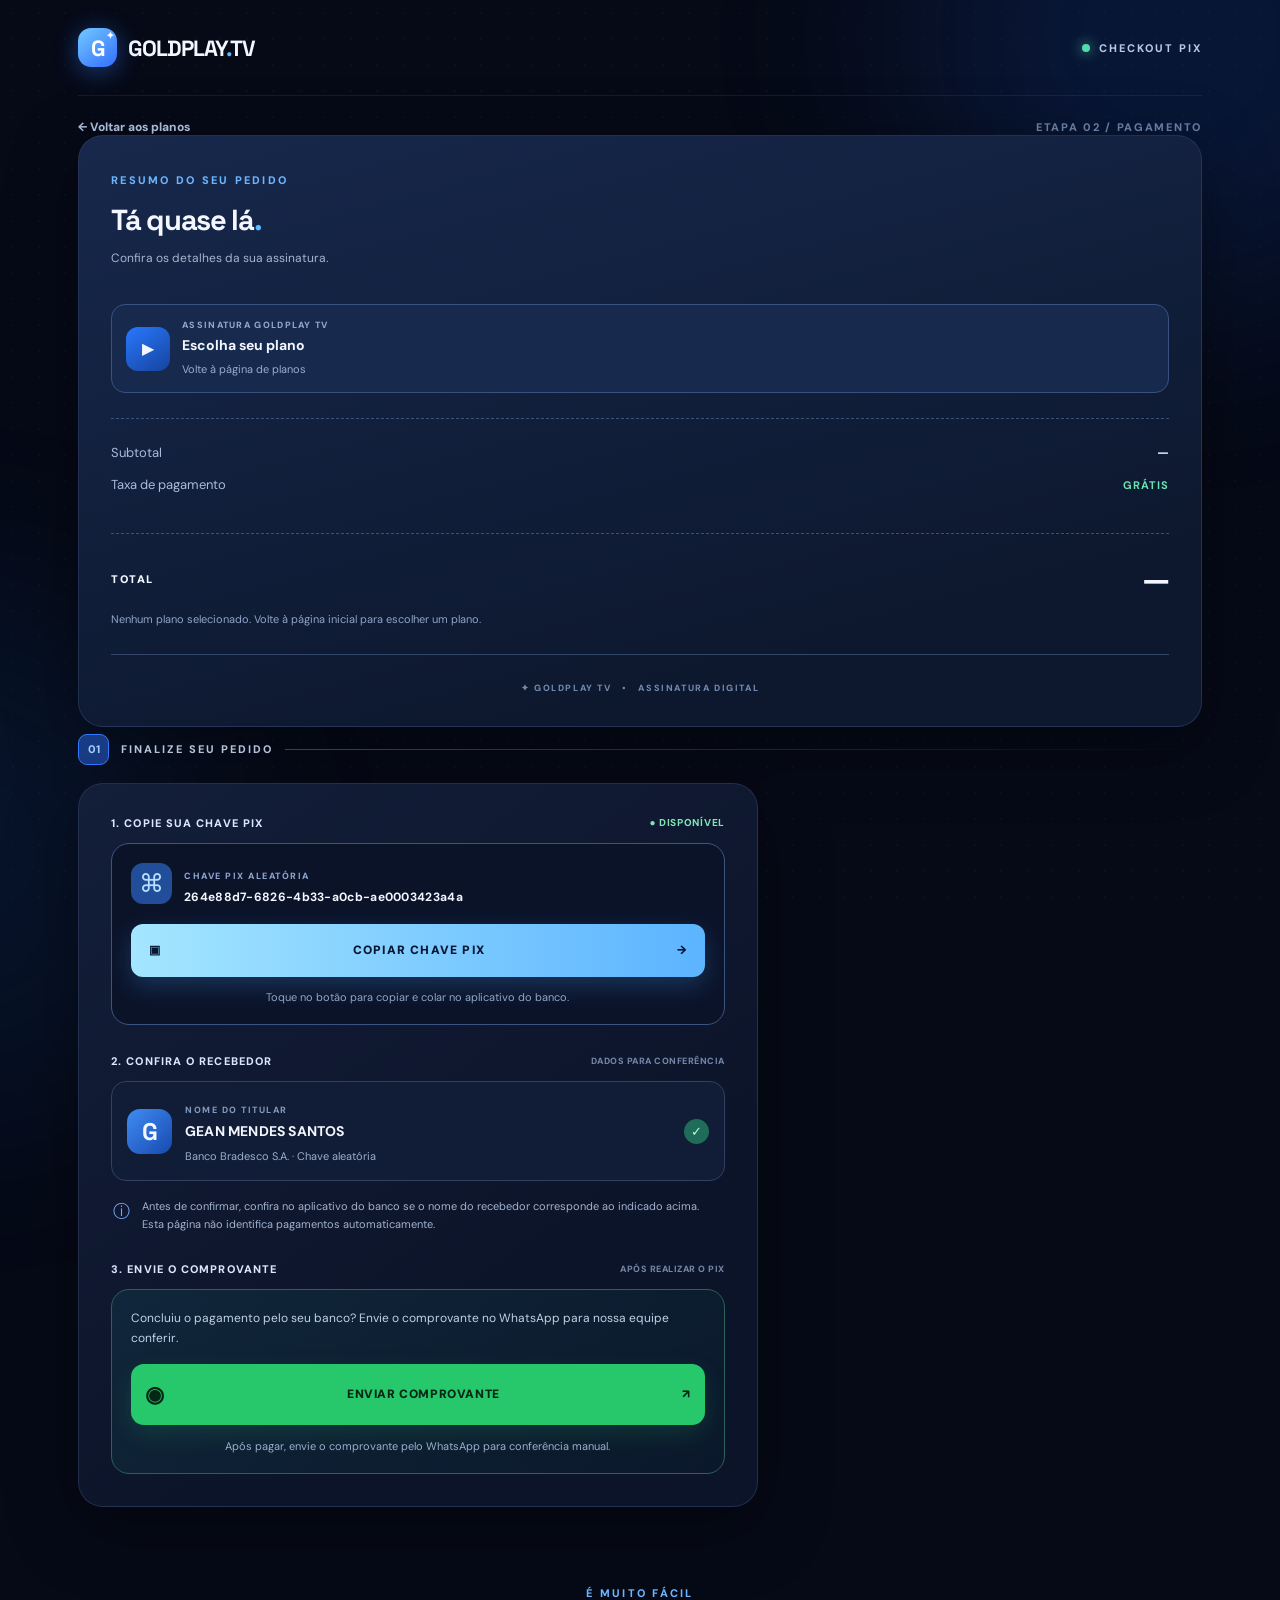
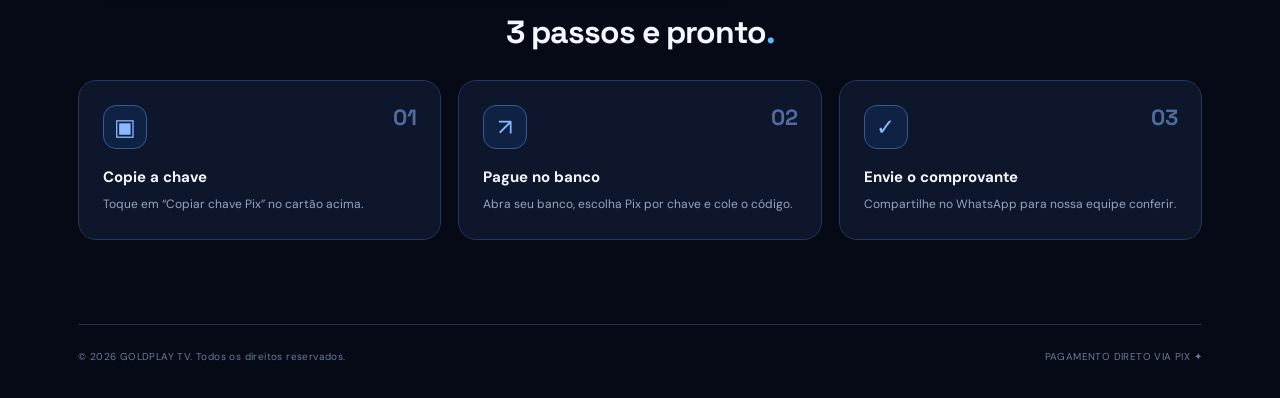
==== commit c6e1dc43: "Update checkout.html" ====
--- a/checkout.html
+++ b/checkout.html
@@ -10,12 +10,11 @@
 <header class="nav"><a class="logo" href="index.html" aria-label="Goldplay TV, voltar aos planos"><span class="logo-icon">G<span>✦</span></span><span>GOLDPLAY<span class="logo-dot">.</span>TV</span></a><span class="nav-right"><span class="live-dot"></span> CHECKOUT PIX</span></header>
 <main>
 <div class="breadcrumb"><a href="index.html">← Voltar aos planos</a><span>ETAPA 02 / PAGAMENTO</span></div>
-<section class="intro"><div class="intro-text"><div class="micro"><span class="star">✦</span> SIMPLES. RÁPIDO. DIGITAL.</div><h1>Seu entretenimento<br>começa <span class="shine">aqui.</span></h1><p>Falta só um passo. Pague com Pix no aplicativo do seu banco e envie o comprovante para nossa equipe.</p><div class="intro-points"><span>✓ Sem cadastro</span><span>✓ Pelo seu banco</span><span>✓ Copie em 1 clique</span></div></div><div class="floating-art" aria-hidden="true"><div class="halo"></div><div class="orb"><div class="orb-inside">✦<span>PIX</span></div></div><div class="art-chip chip-top">↗ <span>PAGAMENTO<br><strong>SIMPLIFICADO</strong></span></div><div class="art-chip chip-bottom">⚡ <span>COPIE E PAGUE</span></div></div></section>
+
+<section class="summary-card" aria-label="Resumo do pedido"><div class="summary-top"><span class="micro">RESUMO DO SEU PEDIDO</span><h2>Tá quase lá<span class="logo-dot">.</span></h2><p>Confira os detalhes da sua assinatura.</p></div><div class="product-line"><div class="product-icon">▶</div><div><small>ASSINATURA GOLDPLAY TV</small><strong id="planName">Escolha seu plano</strong><span id="screenCount">Volte à página de planos</span></div></div><div class="separator"></div><div class="row-info"><span>Subtotal</span><strong id="orderValue">—</strong></div><div class="row-info"><span>Taxa de pagamento</span><strong class="free">GRÁTIS</strong></div><div class="separator"></div><div class="summary-total"><span>TOTAL</span><strong id="totalValue">—</strong></div><p id="orderHelp" class="order-help">Selecione um plano na página inicial para visualizar o valor.</p><div class="summary-foot">✦ GOLDPLAY TV <span>•</span> ASSINATURA DIGITAL</div></section>
 <div class="stage-label"><span>01</span> FINALIZE SEU PEDIDO <i></i></div>
-<div class="columns"><section class="pay-card" aria-labelledby="title-payment"><div class="pay-header"><div class="pay-heading"><div class="pay-icon">✧</div><div><div class="overline">FORMA DE PAGAMENTO</div><h2 id="title-payment">Pix, sem complicação.</h2></div></div><span class="pix-tag">PIX</span></div>
-<div id="configurationWarning" class="alert" hidden>Configure os dados Pix antes de publicar.</div>
-<div class="amount-pill"><div><span>VALOR A PAGAR</span><strong id="heroPrice">Selecione um plano</strong></div><span class="amount-pill-icon">↗</span></div>
-<div class="label-line"><span>1. COPIE SUA CHAVE</span><span class="tiny-check">● DISPONÍVEL</span></div>
+<div class="columns"><section class="pay-card" aria-label="Finalizar pedido com Pix"><div id="configurationWarning" class="alert" hidden>Configure os dados Pix antes de publicar.</div>
+<div class="label-line"><span>1. COPIE SUA CHAVE PIX</span><span class="tiny-check">● DISPONÍVEL</span></div>
 <div class="pix-block"><div class="pix-block-top"><div class="key-icon">⌘</div><div><span>CHAVE PIX ALEATÓRIA</span><strong id="displayKey">264e88d7-6826-4b33-a0cb-ae0003423a4a</strong></div></div><input id="pixKey" type="text" readonly aria-label="Chave Pix" spellcheck="false"><button type="button" class="primary-button" id="copyButton"><span id="copyIcon">▣</span> <span id="copyLabel">COPIAR CHAVE PIX</span><span>→</span></button><p class="copy-note" id="feedback" role="status" aria-live="polite">Toque no botão para copiar e colar no aplicativo do banco.</p></div>
 <div class="label-line"><span>2. CONFIRA O RECEBEDOR</span><span class="label-info">DADOS PARA CONFERÊNCIA</span></div>
 <div class="receiver"><div class="receiver-avatar" id="avatar">G</div><div class="receiver-info"><small>NOME DO TITULAR</small><strong id="recipientName">GEAN MENDES SANTOS</strong><span id="recipientType">Banco Bradesco S.A. · Chave aleatória</span></div><div class="receiver-mark">✓</div></div>
@@ -23,7 +22,7 @@
 <div class="label-line proof-label"><span>3. ENVIE O COMPROVANTE</span><span class="label-info">APÓS REALIZAR O PIX</span></div>
 <div class="proof-block"><p class="proof-instruction">Concluiu o pagamento pelo seu banco? Envie o comprovante no WhatsApp para nossa equipe conferir.</p><a class="whatsapp-button" id="whatsappLink" target="_blank" rel="noopener noreferrer" href="#"><span class="wa-icon">◉</span><span>ENVIAR COMPROVANTE</span><span>↗</span></a><p class="proof-note">Após pagar, envie o comprovante pelo WhatsApp para conferência manual.</p></div>
 </section>
-<aside class="summary-card"><div class="summary-top"><span class="micro">RESUMO DO SEU PEDIDO</span><h2>Tá quase lá<span class="logo-dot">.</span></h2><p>Confira os detalhes da sua assinatura.</p></div><div class="product-line"><div class="product-icon">▶</div><div><small>ASSINATURA GOLDPLAY TV</small><strong id="planName">Escolha seu plano</strong><span id="screenCount">Volte à página de planos</span></div></div><div class="separator"></div><div class="row-info"><span>Subtotal</span><strong id="orderValue">—</strong></div><div class="row-info"><span>Taxa de pagamento</span><strong class="free">GRÁTIS</strong></div><div class="separator"></div><div class="summary-total"><span>TOTAL</span><strong id="totalValue">—</strong></div><p id="orderHelp" class="order-help">Selecione um plano na página inicial para visualizar o valor.</p><div class="summary-foot">✦ GOLDPLAY TV <span>•</span> ASSINATURA DIGITAL</div></aside></div>
+</div>
 <section class="howto"><div class="howto-heading"><span class="micro">É MUITO FÁCIL</span><h2>3 passos e pronto<span class="logo-dot">.</span></h2></div><div class="step-grid"><div class="step"><span class="step-num">01</span><div class="step-glyph">▣</div><h3>Copie a chave</h3><p>Toque em “Copiar chave Pix” no cartão acima.</p></div><div class="step"><span class="step-num">02</span><div class="step-glyph">↗</div><h3>Pague no banco</h3><p>Abra seu banco, escolha Pix por chave e cole o código.</p></div><div class="step"><span class="step-num">03</span><div class="step-glyph">✓</div><h3>Envie o comprovante</h3><p>Compartilhe no WhatsApp para nossa equipe conferir.</p></div></div></section>
 </main><footer><span>© <span id="year"></span> GOLDPLAY TV. Todos os direitos reservados.</span><span>PAGAMENTO DIRETO VIA PIX ✦</span></footer>
 </div><div class="toast" id="toast" role="status" aria-live="polite"></div>
